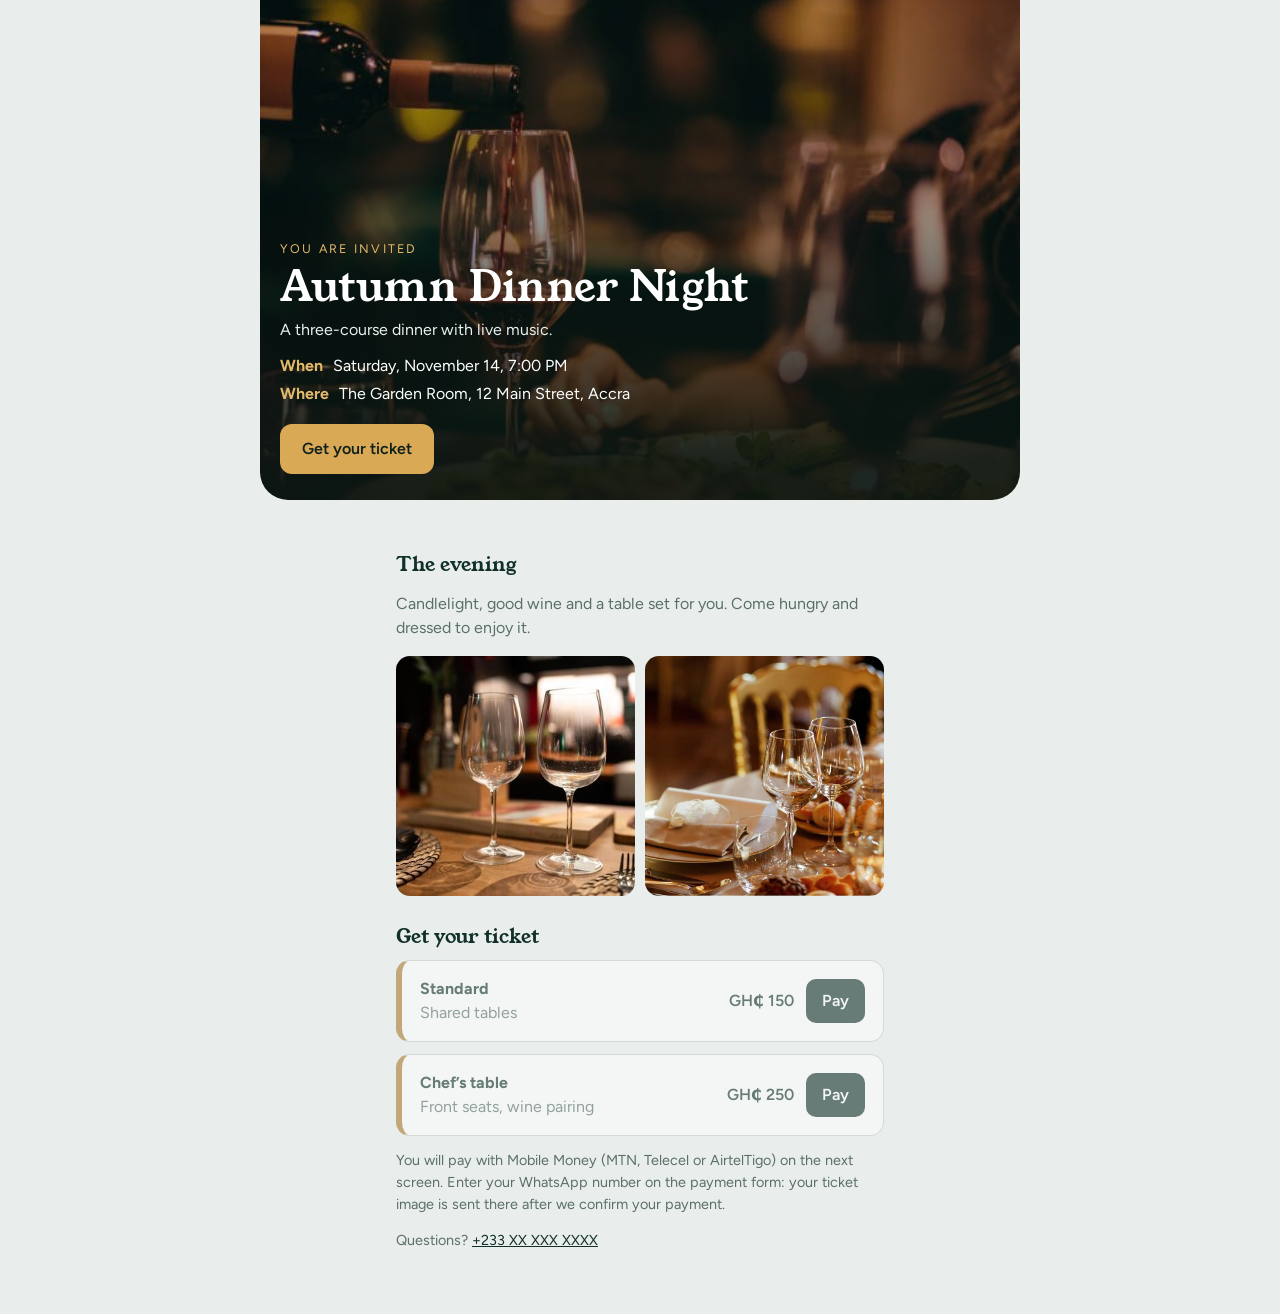
==== index.html @ 3b64279a "Add files via upload" ====
<!DOCTYPE html>
<html lang="en">
<head>
<meta charset="utf-8">
<meta name="viewport" content="width=device-width, initial-scale=1">
<title>Dinner Night Tickets</title>
<link rel="stylesheet" href="https://fonts.googleapis.com/css2?family=Young+Serif&family=Figtree:wght@400;600&display=swap">
<link rel="stylesheet" href="style.css">
</head>
<body>
<header class="hero" role="img" aria-label="Red wine being poured into a glass at a candlelit dinner table">
  <div class="hero-in">
    <p class="eyebrow">You are invited</p>
    <h1 id="name"></h1>
    <p id="tagline"></p>
    <div class="facts"><div><b>When</b> <span id="date"></span></div><div><b>Where</b> <span id="venue"></span></div></div>
    <a class="cta" href="#tickets-sec">Get your ticket</a>
  </div>
</header>
<main>
  <section class="story">
    <h2>The evening</h2>
    <p class="mute">Candlelight, good wine and a table set for you. Come hungry and dressed to enjoy it.</p>
    <div class="duo">
      <img src="images/glasses.jpg" alt="Two empty wine glasses on a wooden table, set for dinner" loading="lazy">
      <img src="images/table.jpg" alt="Elegant table setting with gold chairs, napkins and bread" loading="lazy">
    </div>
  </section>
  <section id="tickets-sec">
    <h2>Get your ticket</h2>
    <div id="tickets"></div>
    <p class="mute small">You will pay with Mobile Money (MTN, Telecel or AirtelTigo) on the next screen. Enter your WhatsApp number on the payment form: your ticket image is sent there after we confirm your payment.</p>
    <p class="mute small">Questions? <a id="contact" href="#"></a></p>
  </section>
</main>
<script src="config.js"></script>
<script src="script.js"></script>
</body>
</html>
---- style.css ----
:root{--bg:#e9eeec;--surface:#fbfcfb;--ink:#12302a;--mute:#5b6f69;--brass:#a97a2c;--line:#c5d0cc;--btn:#12302a;--btnt:#fbfcfb}
@media (prefers-color-scheme:dark){:root{--bg:#0f1f1b;--surface:#183029;--ink:#eef3f1;--mute:#9db3ac;--brass:#d9a955;--line:#2c4a41;--btn:#d9a955;--btnt:#10201b}}
*{box-sizing:border-box}
body{margin:0;background:var(--bg);color:var(--ink);font:16px/1.5 Figtree,system-ui,sans-serif}
main{max-width:520px;margin:0 auto;padding:24px 16px 48px}
h1{font:400 2.4rem/1.1 "Young Serif",Georgia,serif;margin:12px 0 8px}
h2{font:400 1.25rem/1.2 "Young Serif",Georgia,serif;margin:28px 0 12px}
a{color:var(--ink)}.mute{color:var(--mute)}.small{font-size:.9rem}
.facts{display:grid;gap:4px;margin:14px 0}
.ticket{display:flex;gap:12px;align-items:center;background:var(--surface);border:1px solid var(--line);border-left:6px solid var(--brass);border-radius:14px;padding:16px 18px;margin:12px 0;text-decoration:none;color:var(--ink)}
.ticket b{display:block}.price{margin-left:auto;font-weight:600}
.buy{background:var(--btn);color:var(--btnt);padding:10px 16px;border-radius:10px;font-weight:600}
.off{opacity:.6}
:focus-visible{outline:3px solid var(--brass);outline-offset:2px}

/* ---- hero + gallery ---- */
.hero{position:relative;max-width:760px;margin:0 auto;min-height:420px;display:flex;align-items:flex-end;color:#fff;
 background:linear-gradient(to top,rgba(10,22,18,.92) 8%,rgba(10,22,18,.45) 55%,rgba(10,22,18,.25)),url("images/pour.jpg") center 30%/cover no-repeat;
 border-radius:0 0 22px 22px}
.hero-in{padding:28px 20px 26px;width:100%}
.hero h1{color:#fff;font-size:2.6rem;margin:6px 0 8px}
.hero p{margin:0 0 6px;color:#e8efec}
.eyebrow{letter-spacing:.18em;text-transform:uppercase;font-size:.78rem;color:#e2b869!important}
.hero .facts{margin:12px 0 18px;color:#fff}
.hero .facts b{color:#e2b869;margin-right:6px}
.cta{display:inline-block;background:#d9a955;color:#10201b;font-weight:600;text-decoration:none;padding:13px 22px;border-radius:12px}
.story{margin-top:8px}
.duo{display:grid;grid-template-columns:1fr 1fr;gap:10px;margin-top:14px}
.duo img{width:100%;height:190px;object-fit:cover;border-radius:14px;display:block}
@media (min-width:600px){.hero{min-height:500px;border-radius:0 0 28px 28px}.duo img{height:240px}}
html{scroll-behavior:smooth}
.banner{width:100%;height:200px;object-fit:cover;border-radius:14px;display:block;margin:0 0 16px}
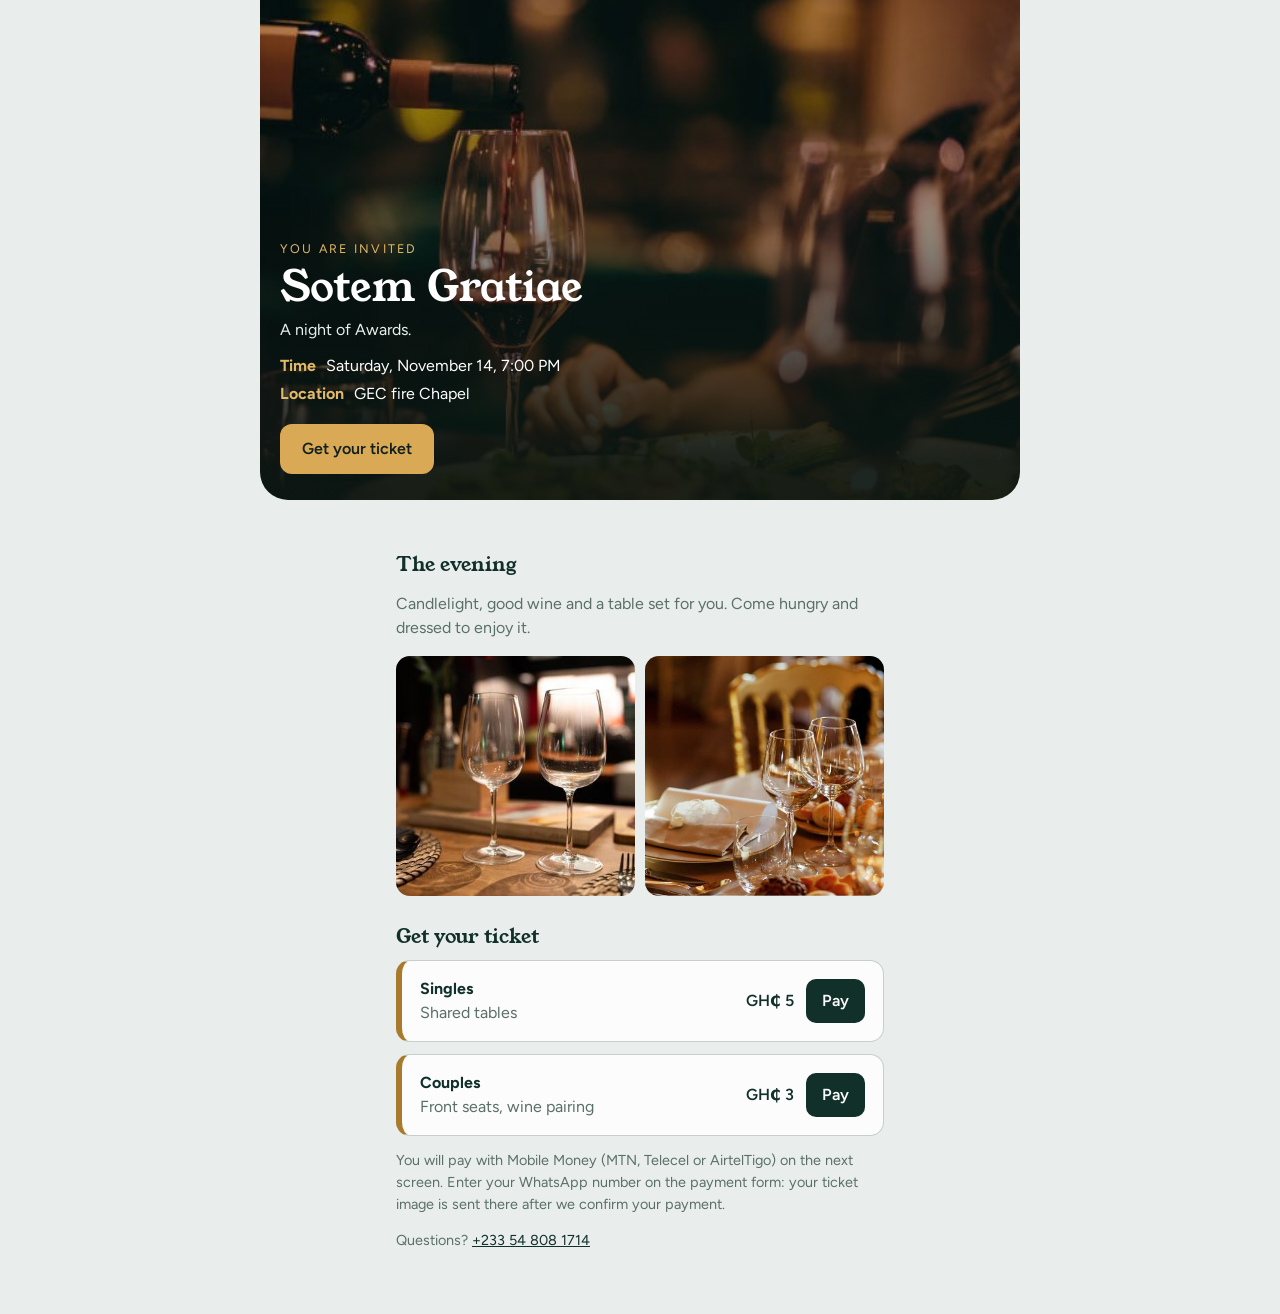
==== commit 62dd7671: "Update index.html" ====
--- a/index.html
+++ b/index.html
@@ -13,7 +13,7 @@
     <p class="eyebrow">You are invited</p>
     <h1 id="name"></h1>
     <p id="tagline"></p>
-    <div class="facts"><div><b>When</b> <span id="date"></span></div><div><b>Where</b> <span id="venue"></span></div></div>
+    <div class="facts"><div><b>Time</b> <span id="date"></span></div><div><b>Location</b> <span id="venue"></span></div></div>
     <a class="cta" href="#tickets-sec">Get your ticket</a>
   </div>
 </header>
--- a/style.css
+++ b/style.css
@@ -13,7 +13,7 @@
 .off{opacity:.6}
 :focus-visible{outline:3px solid var(--brass);outline-offset:2px}
 
-/* ---- hero + gallery ---- */
+/* main */
 .hero{position:relative;max-width:760px;margin:0 auto;min-height:420px;display:flex;align-items:flex-end;color:#fff;
  background:linear-gradient(to top,rgba(10,22,18,.92) 8%,rgba(10,22,18,.45) 55%,rgba(10,22,18,.25)),url("images/pour.jpg") center 30%/cover no-repeat;
  border-radius:0 0 22px 22px}
